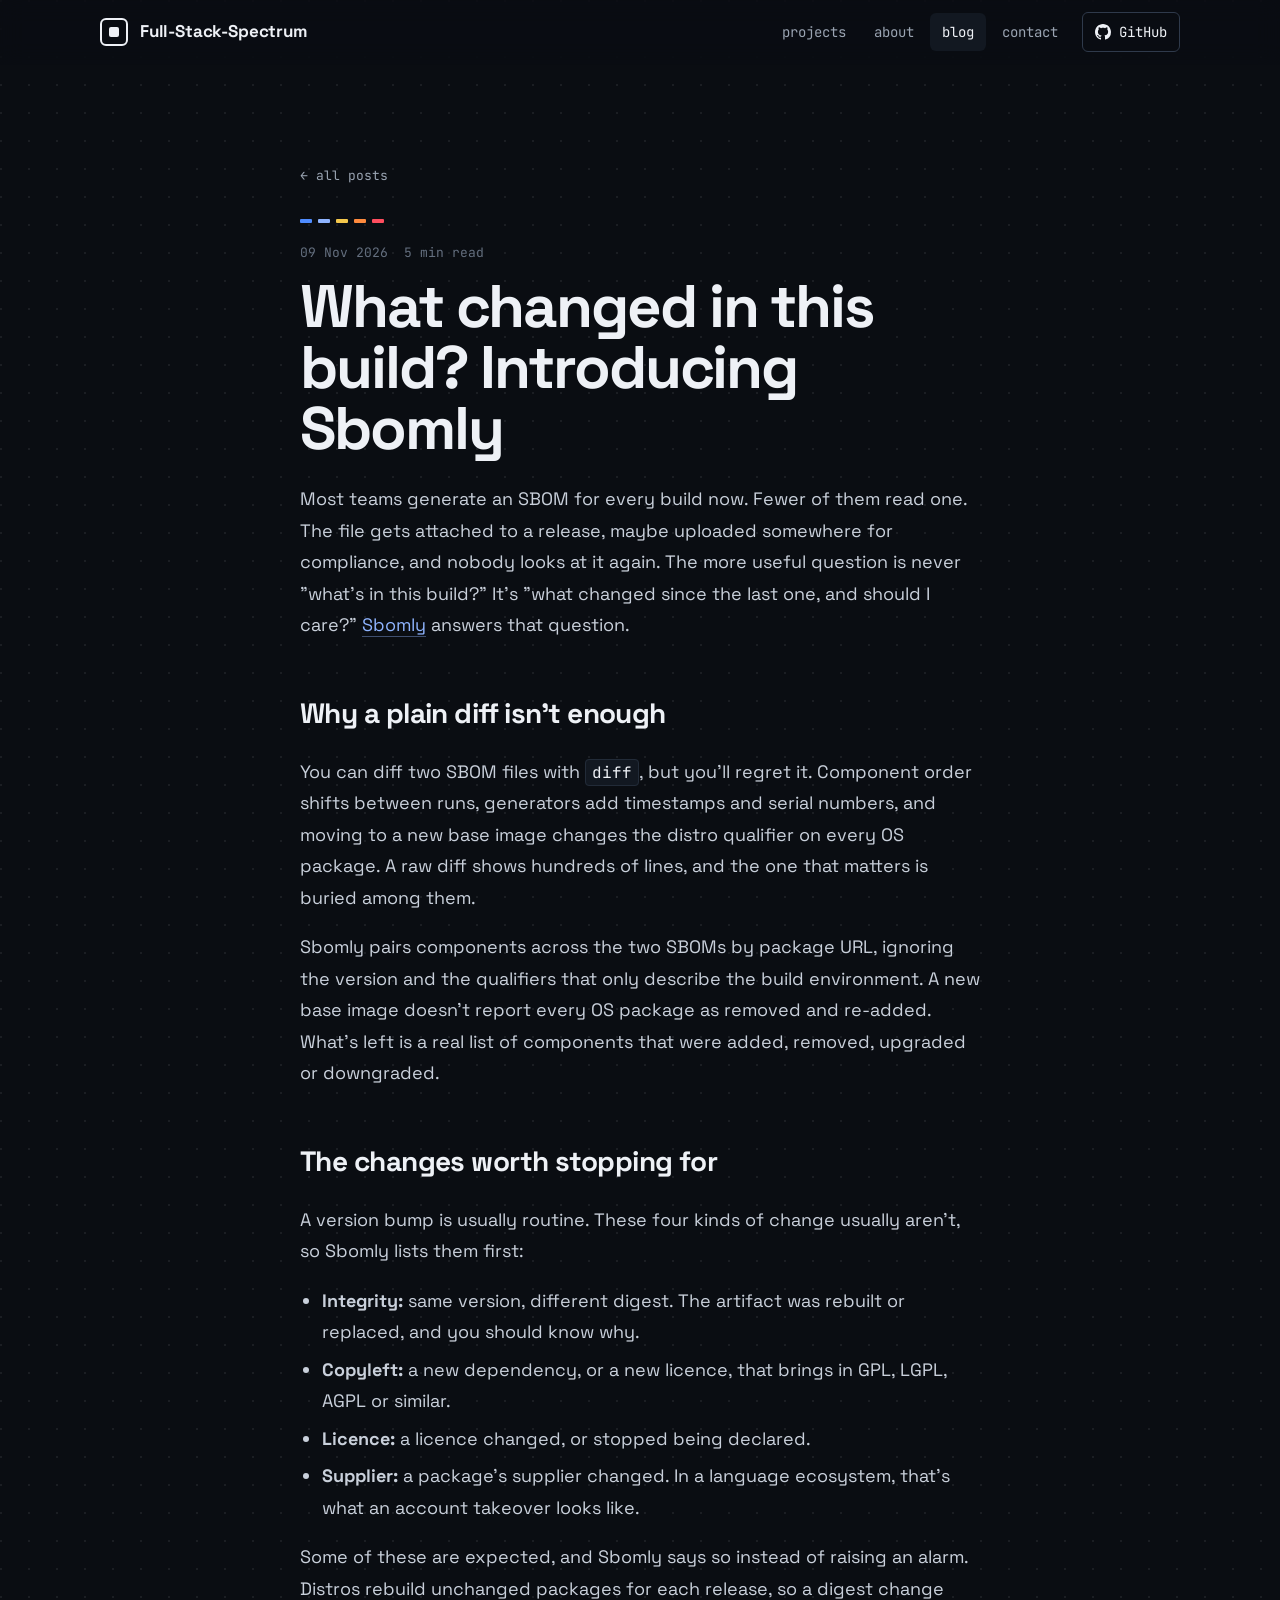
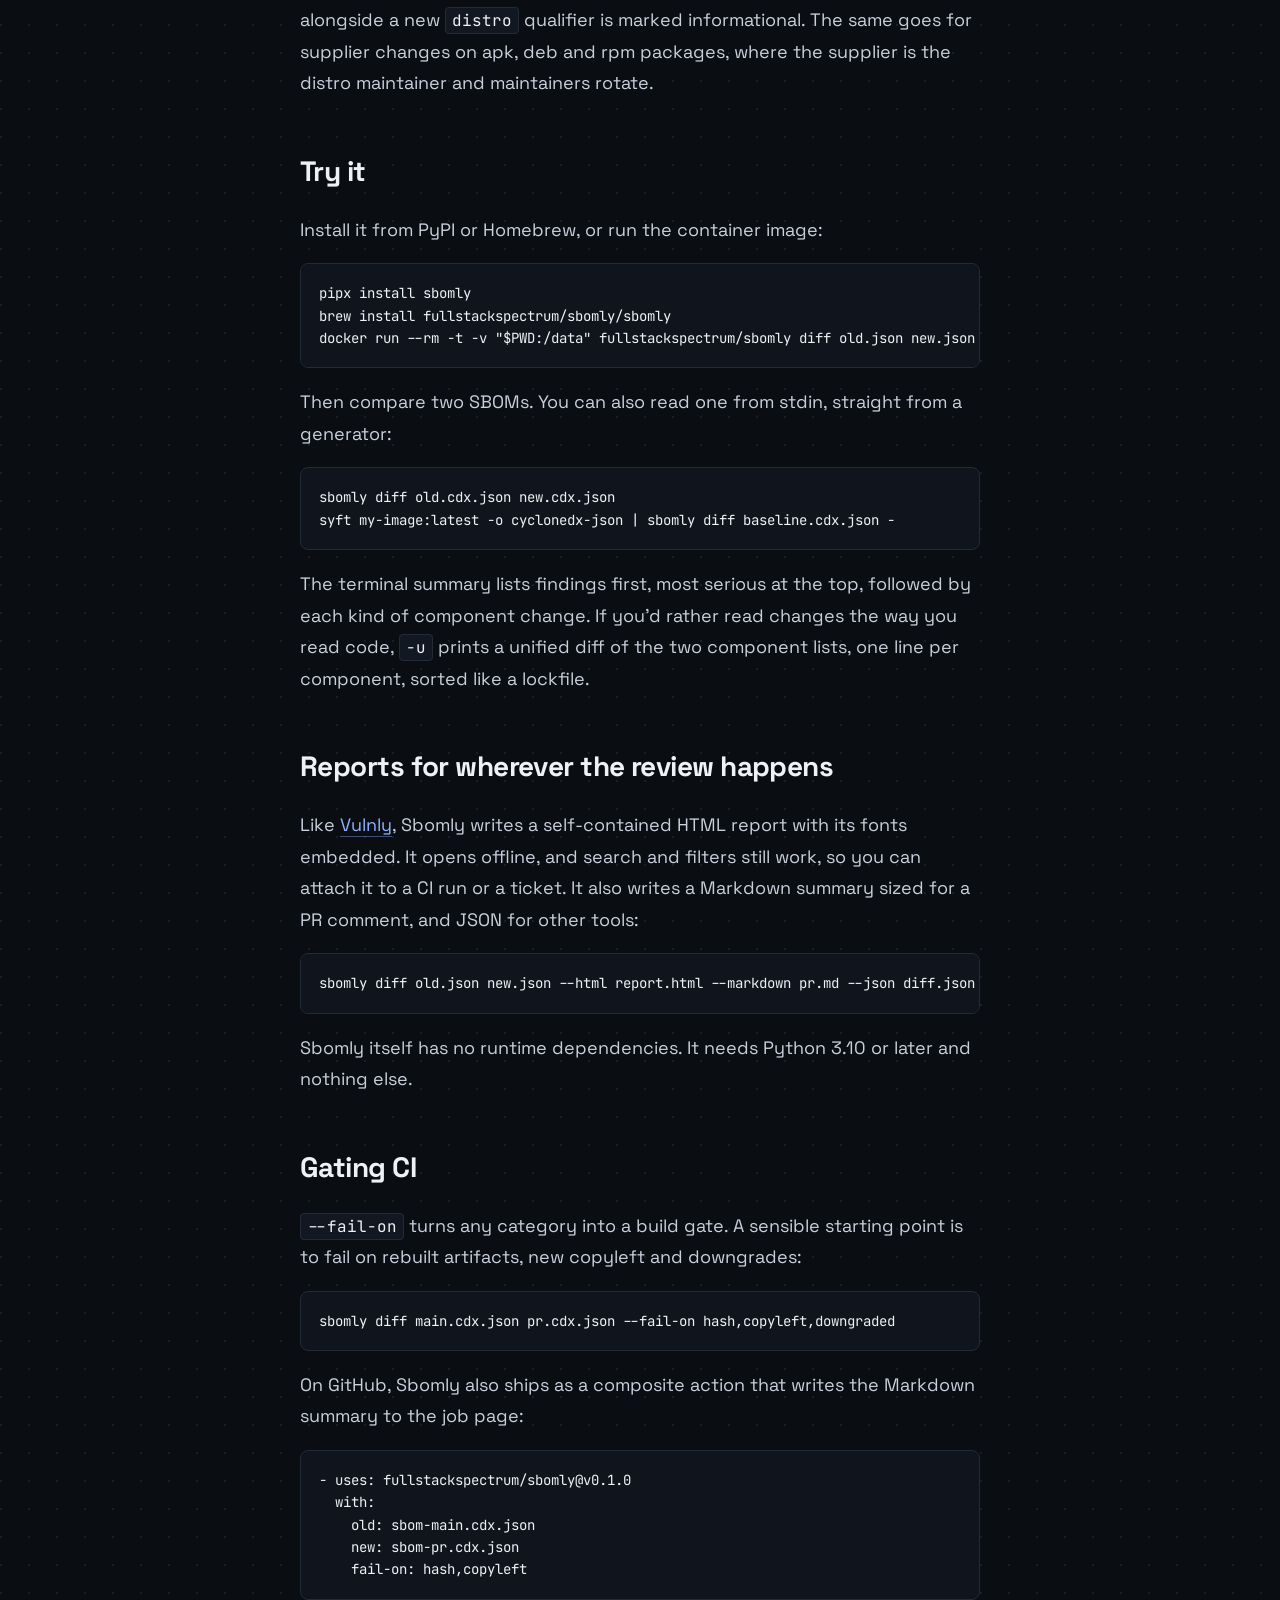
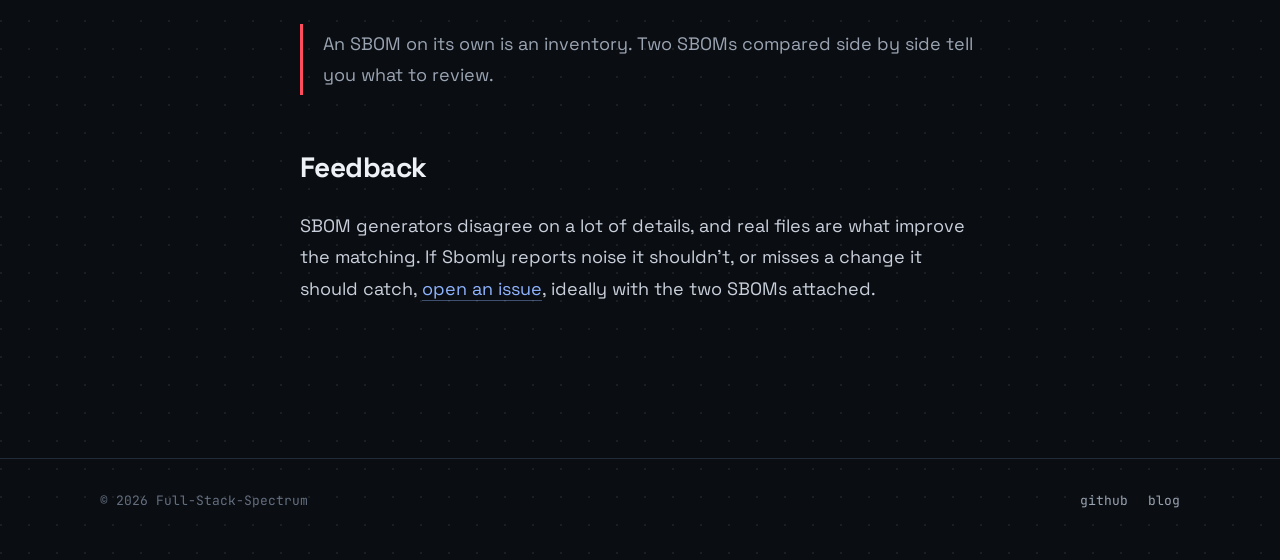
==== blog/sbomly-sbom-diffs.html @ 8c91f03c "Add Sbomly to the site Feature Sbomly as the newest project on the homepage and add a draft launch p" ====
<!doctype html>
<html lang="en">
<head>
  <meta charset="utf-8">
  <meta name="viewport" content="width=device-width, initial-scale=1">
  <title>What changed in this build? Introducing Sbomly — Full-Stack-Spectrum</title>
  <meta name="description" content="Sbomly diffs two SBOMs, CycloneDX or SPDX, and flags the changes worth a reviewer's time: rebuilt artifacts, new copyleft licences and supplier changes.">
  <meta name="robots" content="noindex">
  <meta name="theme-color" content="#0a0d12">
  <link rel="canonical" href="https://fullstackspectrum.com/blog/sbomly-sbom-diffs.html">
  <link rel="icon" href="/assets/img/favicon.svg" type="image/svg+xml">
  <link rel="preconnect" href="https://fonts.googleapis.com">
  <link rel="preconnect" href="https://fonts.gstatic.com" crossorigin>
  <link href="https://fonts.googleapis.com/css2?family=JetBrains+Mono:wght@400;500;600&family=Space+Grotesk:wght@400;500;600;700&display=swap" rel="stylesheet">
  <link rel="stylesheet" href="/assets/css/style.css">
</head>
<body>

<header class="site-header">
  <div class="wrap">
    <a class="brand" href="/" aria-label="Full-Stack-Spectrum home">
      <span class="brand-mark" aria-hidden="true"></span>
      <span>Full-Stack-Spectrum</span>
    </a>
    <button class="nav-toggle" aria-label="Open menu" aria-expanded="false" aria-controls="nav">
      <svg width="18" height="18" viewBox="0 0 18 18" fill="none" stroke="currentColor" stroke-width="2"><path d="M2 5h14M2 13h14"/></svg>
    </button>
    <nav class="nav" id="nav">
      <a href="/#projects">projects</a>
      <a href="/#about">about</a>
      <a href="/blog/" aria-current="page">blog</a>
      <a href="/#contact">contact</a>
      <a class="nav-gh" href="https://github.com/fullstackspectrum" target="_blank" rel="noopener">
        <svg width="16" height="16" viewBox="0 0 16 16" fill="currentColor" aria-hidden="true"><path d="M8 0C3.58 0 0 3.58 0 8c0 3.54 2.29 6.53 5.47 7.59.4.07.55-.17.55-.38 0-.19-.01-.82-.01-1.49-2.01.37-2.53-.49-2.69-.94-.09-.23-.48-.94-.82-1.13-.28-.15-.68-.52-.01-.53.63-.01 1.08.58 1.23.82.72 1.21 1.87.87 2.33.66.07-.52.28-.87.51-1.07-1.78-.2-3.64-.89-3.64-3.95 0-.87.31-1.59.82-2.15-.08-.2-.36-1.02.08-2.12 0 0 .67-.21 2.2.82.64-.18 1.32-.27 2-.27.68 0 1.36.09 2 .27 1.53-1.04 2.2-.82 2.2-.82.44 1.1.16 1.92.08 2.12.51.56.82 1.27.82 2.15 0 3.07-1.87 3.75-3.65 3.95.29.25.54.73.54 1.48 0 1.07-.01 1.93-.01 2.2 0 .21.15.46.55.38A8.013 8.013 0 0016 8c0-4.42-3.58-8-8-8z"/></svg>
        GitHub
      </a>
    </nav>
  </div>
</header>

<main>
  <article class="article">
    <div class="wrap">
      <a class="article-back" href="/blog/">← all posts</a>
      <div class="spectrum spectrum--sm" aria-hidden="true"><span></span><span></span><span></span><span></span><span></span></div>
      <div class="article-meta"><time datetime="2026-11-09">09 Nov 2026</time><span>5 min read</span></div>
      <h1>What changed in this build? Introducing Sbomly</h1>
      <div class="article-body">
        <p>Most teams generate an SBOM for every build now. Fewer of them read one. The file gets attached to a release, maybe uploaded somewhere for compliance, and nobody looks at it again. The more useful question is never "what's in this build?" It's "what changed since the last one, and should I care?" <a href="https://github.com/fullstackspectrum/sbomly">Sbomly</a> answers that question.</p>

        <h2>Why a plain diff isn't enough</h2>
        <p>You can diff two SBOM files with <code>diff</code>, but you'll regret it. Component order shifts between runs, generators add timestamps and serial numbers, and moving to a new base image changes the distro qualifier on every OS package. A raw diff shows hundreds of lines, and the one that matters is buried among them.</p>
        <p>Sbomly pairs components across the two SBOMs by package URL, ignoring the version and the qualifiers that only describe the build environment. A new base image doesn't report every OS package as removed and re-added. What's left is a real list of components that were added, removed, upgraded or downgraded.</p>

        <h2>The changes worth stopping for</h2>
        <p>A version bump is usually routine. These four kinds of change usually aren't, so Sbomly lists them first:</p>
        <ul>
          <li><strong>Integrity:</strong> same version, different digest. The artifact was rebuilt or replaced, and you should know why.</li>
          <li><strong>Copyleft:</strong> a new dependency, or a new licence, that brings in GPL, LGPL, AGPL or similar.</li>
          <li><strong>Licence:</strong> a licence changed, or stopped being declared.</li>
          <li><strong>Supplier:</strong> a package's supplier changed. In a language ecosystem, that's what an account takeover looks like.</li>
        </ul>
        <p>Some of these are expected, and Sbomly says so instead of raising an alarm. Distros rebuild unchanged packages for each release, so a digest change alongside a new <code>distro</code> qualifier is marked informational. The same goes for supplier changes on apk, deb and rpm packages, where the supplier is the distro maintainer and maintainers rotate.</p>

        <h2>Try it</h2>
        <p>Install it from PyPI or Homebrew, or run the container image:</p>
<pre><code>pipx install sbomly
brew install fullstackspectrum/sbomly/sbomly
docker run --rm -t -v "$PWD:/data" fullstackspectrum/sbomly diff old.json new.json</code></pre>
        <p>Then compare two SBOMs. You can also read one from stdin, straight from a generator:</p>
<pre><code>sbomly diff old.cdx.json new.cdx.json
syft my-image:latest -o cyclonedx-json | sbomly diff baseline.cdx.json -</code></pre>
        <p>The terminal summary lists findings first, most serious at the top, followed by each kind of component change. If you'd rather read changes the way you read code, <code>-u</code> prints a unified diff of the two component lists, one line per component, sorted like a lockfile.</p>

        <h2>Reports for wherever the review happens</h2>
        <p>Like <a href="/blog/vulnly-offline-reports.html">Vulnly</a>, Sbomly writes a self-contained HTML report with its fonts embedded. It opens offline, and search and filters still work, so you can attach it to a CI run or a ticket. It also writes a Markdown summary sized for a PR comment, and JSON for other tools:</p>
<pre><code>sbomly diff old.json new.json --html report.html --markdown pr.md --json diff.json</code></pre>
        <p>Sbomly itself has no runtime dependencies. It needs Python 3.10 or later and nothing else.</p>

        <h2>Gating CI</h2>
        <p><code>--fail-on</code> turns any category into a build gate. A sensible starting point is to fail on rebuilt artifacts, new copyleft and downgrades:</p>
<pre><code>sbomly diff main.cdx.json pr.cdx.json --fail-on hash,copyleft,downgraded</code></pre>
        <p>On GitHub, Sbomly also ships as a composite action that writes the Markdown summary to the job page:</p>
<pre><code>- uses: fullstackspectrum/sbomly@v0.1.0
  with:
    old: sbom-main.cdx.json
    new: sbom-pr.cdx.json
    fail-on: hash,copyleft</code></pre>
        <blockquote>An SBOM on its own is an inventory. Two SBOMs compared side by side tell you what to review.</blockquote>

        <h2>Feedback</h2>
        <p>SBOM generators disagree on a lot of details, and real files are what improve the matching. If Sbomly reports noise it shouldn't, or misses a change it should catch, <a href="https://github.com/fullstackspectrum/sbomly/issues">open an issue</a>, ideally with the two SBOMs attached.</p>
      </div>
    </div>
  </article>
</main>

<footer class="site-footer">
  <div class="wrap">
    <p>© <span data-year></span> Full-Stack-Spectrum</p>
    <div class="footer-links">
      <a href="https://github.com/fullstackspectrum" target="_blank" rel="noopener">github</a>
      <a href="/blog/">blog</a>
    </div>
  </div>
</footer>

<script src="/assets/js/posts.js"></script>
<script src="/assets/js/main.js"></script>
</body>
</html>
---- assets/css/style.css ----
/* ==========================================================================
   Full-Stack-Spectrum — site styles
   Palette pulled from the LinkedIn banner.
   ========================================================================== */

:root {
  --bg: #0a0d12;
  --bg-elev: #10151d;
  --bg-card: #121821;
  --line: #222b38;
  --line-strong: #2f3a4b;
  --text: #eef1f6;
  --text-dim: #9aa4b2;
  --text-faint: #646f7f;

  --blue: #4f8cff;
  --blue-soft: #8fb4ff;
  --yellow: #f5c84c;
  --orange: #ff8a3d;
  --red: #ff4d5e;

  --font-display: "Space Grotesk", system-ui, sans-serif;
  --font-mono: "JetBrains Mono", ui-monospace, SFMono-Regular, Menlo, monospace;

  --radius: 10px;
  --max: 1160px;
  --gutter: clamp(16px, 4vw, 40px);
}

*, *::before, *::after { box-sizing: border-box; }

html { scroll-behavior: smooth; -webkit-text-size-adjust: 100%; }

body {
  margin: 0;
  background-color: var(--bg);
  background-image: radial-gradient(circle at 1px 1px, rgba(255,255,255,0.07) 1px, transparent 0);
  background-size: 28px 28px;
  color: var(--text);
  font-family: var(--font-display);
  font-size: 17px;
  line-height: 1.6;
  -webkit-font-smoothing: antialiased;
  overflow-x: hidden;
}

a { color: var(--blue-soft); text-decoration: none; }
a:hover { color: var(--text); }
img, svg { display: block; max-width: 100%; }
code, pre, kbd { font-family: var(--font-mono); }

::selection { background: var(--red); color: #fff; }

:focus-visible { outline: 2px solid var(--blue); outline-offset: 3px; border-radius: 4px; }

.wrap { width: 100%; max-width: var(--max); margin: 0 auto; padding: 0 var(--gutter); }

.mono { font-family: var(--font-mono); }

/* Spectrum bar ---------------------------------------------------------- */
.spectrum { display: flex; gap: 6px; }
.spectrum span { width: 28px; height: 8px; border-radius: 1px; }
.spectrum span:nth-child(1) { background: var(--blue); }
.spectrum span:nth-child(2) { background: var(--blue-soft); }
.spectrum span:nth-child(3) { background: var(--yellow); }
.spectrum span:nth-child(4) { background: var(--orange); }
.spectrum span:nth-child(5) { background: var(--red); }
.spectrum--sm span { width: 12px; height: 4px; }

/* Header ---------------------------------------------------------------- */
.site-header {
  position: sticky; top: 0; z-index: 50;
  background: rgba(10, 13, 18, 0.72);
  backdrop-filter: blur(12px);
  -webkit-backdrop-filter: blur(12px);
  border-bottom: 1px solid transparent;
  transition: border-color .2s;
}
.site-header.scrolled { border-bottom-color: var(--line); }
.site-header .wrap { display: flex; align-items: center; justify-content: space-between; height: 64px; }

.brand { display: flex; align-items: center; gap: 12px; color: var(--text); font-weight: 700; letter-spacing: -0.01em; }
.brand:hover { color: var(--text); }
.brand-mark {
  width: 28px; height: 28px; border: 2px solid var(--text); border-radius: 6px;
  display: grid; place-items: center;
}
.brand-mark::after { content: ""; width: 10px; height: 10px; background: var(--text); border-radius: 2px; transition: background .2s; }
.brand:hover .brand-mark::after { background: var(--red); }

.nav { display: flex; align-items: center; gap: 4px; }
.nav a {
  font-family: var(--font-mono); font-size: 14px; color: var(--text-dim);
  padding: 8px 12px; border-radius: 6px;
}
.nav a:hover, .nav a[aria-current="page"] { color: var(--text); background: var(--bg-card); }
.nav .nav-gh {
  margin-left: 8px; border: 1px solid var(--line-strong); color: var(--text);
  display: inline-flex; align-items: center; gap: 8px;
}
.nav .nav-gh:hover { border-color: var(--text-dim); }
.nav-toggle { display: none; }

@media (max-width: 720px) {
  .nav-toggle {
    display: grid; place-items: center; width: 40px; height: 40px;
    background: none; border: 1px solid var(--line-strong); border-radius: 8px; color: var(--text); cursor: pointer;
  }
  .nav {
    position: absolute; top: 64px; left: 0; right: 0;
    flex-direction: column; align-items: stretch; gap: 0;
    background: var(--bg); border-bottom: 1px solid var(--line);
    padding: 8px var(--gutter) 16px;
    display: none;
  }
  .nav.open { display: flex; }
  .nav a { padding: 12px; }
  .nav .nav-gh { margin: 8px 0 0; justify-content: center; }
}

/* Hero ------------------------------------------------------------------ */
.hero { padding: clamp(56px, 10vw, 120px) 0 clamp(48px, 8vw, 96px); position: relative; }
.hero .wrap { display: grid; grid-template-columns: 1.15fr 0.85fr; gap: 40px; align-items: center; }

.hero h1 {
  font-size: clamp(48px, 9vw, 112px);
  line-height: 0.95; letter-spacing: -0.04em; font-weight: 700;
  margin: 28px 0 24px;
}
.hero h1 .glitch { position: relative; display: inline-block; }

.hero-lede {
  font-family: var(--font-mono); font-size: clamp(14px, 1.6vw, 16px);
  color: var(--text-dim); max-width: 52ch; margin: 0 0 32px;
}
.hero-lede .cursor {
  display: inline-block; width: 9px; height: 1.1em; background: var(--red);
  vertical-align: text-bottom; margin-left: 2px; animation: blink 1.1s steps(1) infinite;
}
@keyframes blink { 50% { opacity: 0; } }

.hero-ctas { display: flex; flex-wrap: wrap; gap: 12px; }

.btn {
  display: inline-flex; align-items: center; gap: 10px;
  font-family: var(--font-mono); font-size: 14px; font-weight: 500;
  padding: 12px 18px; border-radius: 8px; border: 1px solid var(--line-strong);
  color: var(--text); background: var(--bg-card);
  transition: transform .15s, border-color .15s, background .15s;
}
.btn:hover { color: var(--text); border-color: var(--text-dim); transform: translateY(-1px); }
.btn--primary { background: var(--red); border-color: var(--red); color: #fff; }
.btn--primary:hover { background: #ff6371; border-color: #ff6371; color: #fff; }
.btn .arrow { transition: transform .15s; }
.btn:hover .arrow { transform: translateX(3px); }

.hero-graph { width: 100%; max-width: 480px; justify-self: end; }
.hero-graph .edge { stroke: #2c3646; stroke-width: 2; }
.hero-graph .edge--hot { stroke: var(--red); stroke-width: 2.5; }
.hero-graph .pulse {
  stroke-dasharray: 6 200; stroke-dashoffset: 0; stroke-width: 3; stroke-linecap: round;
  animation: travel 3.2s linear infinite;
}
@keyframes travel { to { stroke-dashoffset: -206; } }
.hero-graph .ring { fill: none; stroke: var(--red); opacity: .55; }
.hero-graph .ring--dash { stroke-dasharray: 4 6; opacity: .3; animation: spin 40s linear infinite; transform-origin: 380px 200px; }
@keyframes spin { to { transform: rotate(360deg); } }
.hero-graph .node { transition: transform .3s; transform-box: fill-box; transform-origin: center; }
.hero-graph .node:hover { transform: scale(1.3); }
.hero-graph .core { animation: corePulse 2.4s ease-in-out infinite; transform-box: fill-box; transform-origin: center; }
@keyframes corePulse { 50% { transform: scale(1.08); } }

@media (max-width: 900px) {
  .hero .wrap { grid-template-columns: 1fr; }
  .hero-graph { justify-self: start; max-width: 420px; order: -1; margin-bottom: -8px; }
}

/* Ticker ---------------------------------------------------------------- */
.ticker {
  border-top: 1px solid var(--line); border-bottom: 1px solid var(--line);
  background: var(--bg-elev); overflow: hidden; white-space: nowrap;
  font-family: var(--font-mono); font-size: 13px; color: var(--text-faint);
}
.ticker-track { display: inline-flex; gap: 48px; padding: 14px 0; animation: marquee 40s linear infinite; }
.ticker-track span::before { content: "▪"; color: var(--red); margin-right: 12px; }
@keyframes marquee { to { transform: translateX(-50%); } }

/* Sections -------------------------------------------------------------- */
.section { padding: clamp(64px, 10vw, 112px) 0; }
.section-head { display: flex; align-items: end; justify-content: space-between; gap: 24px; flex-wrap: wrap; margin-bottom: 40px; }
.eyebrow { font-family: var(--font-mono); font-size: 13px; color: var(--red); letter-spacing: .04em; margin: 0 0 12px; }
.eyebrow::before { content: "// "; color: var(--text-faint); }
.section h2 { font-size: clamp(32px, 5vw, 52px); line-height: 1.05; letter-spacing: -0.03em; margin: 0; }
.section-sub { color: var(--text-dim); max-width: 48ch; margin: 12px 0 0; }

/* Project filter -------------------------------------------------------- */
.filters { display: flex; flex-wrap: wrap; gap: 8px; }
.filter {
  font-family: var(--font-mono); font-size: 13px; cursor: pointer;
  padding: 7px 12px; border-radius: 999px;
  background: transparent; border: 1px solid var(--line-strong); color: var(--text-dim);
}
.filter:hover { color: var(--text); }
.filter[aria-pressed="true"] { background: var(--text); border-color: var(--text); color: var(--bg); }

/* Project cards --------------------------------------------------------- */
.projects { display: grid; grid-template-columns: repeat(auto-fill, minmax(min(100%, 340px), 1fr)); gap: 16px; }

.card {
  --accent: var(--blue);
  position: relative; display: flex; flex-direction: column;
  background: var(--bg-card); border: 1px solid var(--line); border-radius: var(--radius);
  padding: 24px; overflow: hidden;
  transition: border-color .2s, transform .2s;
}
.card::before {
  content: ""; position: absolute; inset: 0 0 auto 0; height: 3px; background: var(--accent);
  transform: scaleX(0); transform-origin: left; transition: transform .35s ease;
}
.card::after {
  content: ""; position: absolute; inset: 0; pointer-events: none; opacity: 0; transition: opacity .3s;
  background: radial-gradient(400px circle at var(--mx, 50%) var(--my, 0%), color-mix(in srgb, var(--accent) 12%, transparent), transparent 60%);
}
.card:hover { border-color: var(--line-strong); transform: translateY(-3px); }
.card:hover::before { transform: scaleX(1); }
.card:hover::after { opacity: 1; }
.card[hidden] { display: none; }

.card--featured { border-color: color-mix(in srgb, var(--red) 55%, var(--line)); }
.card--featured::before { transform: scaleX(1); }

.card-top { display: flex; align-items: center; justify-content: space-between; gap: 12px; margin-bottom: 14px; }
.card-tags { display: flex; gap: 6px; flex-wrap: wrap; }
.tag {
  font-family: var(--font-mono); font-size: 11px; font-weight: 600; letter-spacing: .04em;
  padding: 3px 8px; border-radius: 4px; background: var(--bg-elev); color: var(--text-dim); border: 1px solid var(--line);
}
.tag--new { background: var(--red); color: #fff; border-color: var(--red); }
.stars { font-family: var(--font-mono); font-size: 12px; color: var(--text-faint); display: inline-flex; align-items: center; gap: 5px; }

.card h3 { font-size: 26px; letter-spacing: -0.02em; margin: 0 0 4px; line-height: 1.1; }
.card h3 a { color: var(--text); }
.card h3 a::after { content: ""; position: absolute; inset: 0; z-index: 1; }
.card-kicker { font-family: var(--font-mono); font-size: 13px; color: var(--accent); margin: 0 0 12px; }
.card-desc { color: var(--text-dim); font-size: 15px; margin: 0 0 20px; flex: 1; }

.install {
  position: relative; z-index: 2;
  display: flex; align-items: center; gap: 10px;
  background: var(--bg); border: 1px solid var(--line); border-radius: 6px;
  padding: 10px 10px 10px 12px; font-family: var(--font-mono); font-size: 13px;
}
.install code { flex: 1; min-width: 0; overflow-x: auto; white-space: nowrap; color: var(--text); scrollbar-width: none; }
.install code::-webkit-scrollbar { display: none; }
.install .prompt { color: var(--accent); user-select: none; }
.copy {
  flex: none; cursor: pointer; font-family: var(--font-mono); font-size: 11px;
  background: var(--bg-card); color: var(--text-dim); border: 1px solid var(--line-strong);
  border-radius: 4px; padding: 4px 8px;
}
.copy:hover { color: var(--text); }
.copy.done { color: var(--bg); background: var(--yellow); border-color: var(--yellow); }

.card-links { position: relative; z-index: 2; display: flex; gap: 16px; margin-top: 16px; font-family: var(--font-mono); font-size: 13px; }
.card-links a { color: var(--text-dim); }
.card-links a:hover { color: var(--text); }

/* About / stack --------------------------------------------------------- */
.about-grid { display: grid; grid-template-columns: 1fr 1fr; gap: 48px; align-items: start; }
.about-copy p { color: var(--text-dim); margin: 0 0 16px; }
.about-copy strong { color: var(--text); font-weight: 600; }

.terminal {
  background: var(--bg-elev); border: 1px solid var(--line); border-radius: var(--radius); overflow: hidden;
  font-family: var(--font-mono); font-size: 13.5px;
}
.terminal-bar { display: flex; align-items: center; gap: 8px; padding: 12px 14px; border-bottom: 1px solid var(--line); }
.terminal-bar i { width: 11px; height: 11px; border-radius: 50%; background: var(--line-strong); }
.terminal-bar i:nth-child(1) { background: var(--red); }
.terminal-bar i:nth-child(2) { background: var(--yellow); }
.terminal-bar i:nth-child(3) { background: var(--blue); }
.terminal-bar span { margin-left: auto; color: var(--text-faint); font-size: 12px; }
.terminal pre { margin: 0; padding: 18px; white-space: pre-wrap; color: var(--text-dim); line-height: 1.75; }
.terminal .c-p { color: var(--red); }
.terminal .c-k { color: var(--blue-soft); }
.terminal .c-v { color: var(--text); }
.terminal .c-y { color: var(--yellow); }
.terminal .c-o { color: var(--orange); }

@media (max-width: 860px) { .about-grid { grid-template-columns: 1fr; gap: 32px; } }

/* Blog list ------------------------------------------------------------- */
.posts { display: grid; border-top: 1px solid var(--line); }
.post-row {
  display: grid; grid-template-columns: 140px 1fr auto; gap: 24px; align-items: baseline;
  padding: 22px 0; border-bottom: 1px solid var(--line); color: var(--text);
  transition: padding .2s, background .2s;
}
.post-row:hover { color: var(--text); padding-left: 12px; padding-right: 12px; background: var(--bg-card); }
.post-date { font-family: var(--font-mono); font-size: 13px; color: var(--text-faint); }
.post-title { font-size: 21px; font-weight: 600; letter-spacing: -0.01em; }
.post-excerpt { display: block; font-size: 15px; color: var(--text-dim); font-weight: 400; margin-top: 4px; }
.post-arrow { font-family: var(--font-mono); color: var(--text-faint); transition: color .2s, transform .2s; }
.post-row:hover .post-arrow { color: var(--red); transform: translateX(4px); }

@media (max-width: 640px) {
  .post-row { grid-template-columns: 1fr; gap: 4px; }
  .post-arrow { display: none; }
}

/* CTA / contact --------------------------------------------------------- */
.cta {
  border: 1px solid var(--line); border-radius: 16px; background: var(--bg-elev);
  padding: clamp(32px, 6vw, 64px); position: relative; overflow: hidden;
}
.cta::before {
  content: ""; position: absolute; right: -120px; top: -120px; width: 360px; height: 360px; border-radius: 50%;
  border: 1px dashed color-mix(in srgb, var(--red) 40%, transparent);
}
.cta h2 { font-size: clamp(30px, 5vw, 48px); letter-spacing: -0.03em; line-height: 1.05; margin: 0 0 16px; max-width: 18ch; }
.cta p { color: var(--text-dim); margin: 0 0 28px; max-width: 50ch; }

/* Footer ---------------------------------------------------------------- */
.site-footer { border-top: 1px solid var(--line); padding: 32px 0 48px; margin-top: 40px; }
.site-footer .wrap { display: flex; justify-content: space-between; align-items: center; gap: 16px; flex-wrap: wrap; }
.site-footer p { margin: 0; font-family: var(--font-mono); font-size: 13px; color: var(--text-faint); }
.footer-links { display: flex; gap: 20px; font-family: var(--font-mono); font-size: 13px; }
.footer-links a { color: var(--text-dim); }

/* Article (blog post) --------------------------------------------------- */
.article { padding: clamp(48px, 8vw, 96px) 0; }
.article .wrap { max-width: 760px; }
.article-back { font-family: var(--font-mono); font-size: 13px; color: var(--text-dim); display: inline-block; margin-bottom: 32px; }
.article-meta { font-family: var(--font-mono); font-size: 13px; color: var(--text-faint); margin: 20px 0 12px; display: flex; gap: 16px; flex-wrap: wrap; }
.article h1 { font-size: clamp(36px, 6vw, 60px); line-height: 1.02; letter-spacing: -0.035em; margin: 0 0 24px; }
.article-body { font-size: 18px; line-height: 1.75; color: #c9d0db; }
.article-body h2 { color: var(--text); font-size: 28px; letter-spacing: -0.02em; margin: 48px 0 12px; }
.article-body h3 { color: var(--text); font-size: 21px; margin: 36px 0 8px; }
.article-body a { color: var(--blue-soft); border-bottom: 1px solid color-mix(in srgb, var(--blue-soft) 40%, transparent); }
.article-body a:hover { border-bottom-color: var(--blue-soft); }
.article-body :not(pre) > code { font-size: .88em; background: var(--bg-card); border: 1px solid var(--line); padding: 2px 6px; border-radius: 4px; color: var(--text); }
.article-body pre {
  background: var(--bg-elev); border: 1px solid var(--line); border-radius: 8px;
  padding: 18px; overflow-x: auto; font-size: 14px; line-height: 1.6; color: var(--text);
}
.article-body blockquote { margin: 24px 0; padding: 4px 0 4px 20px; border-left: 3px solid var(--red); color: var(--text-dim); }
.article-body ul, .article-body ol { padding-left: 22px; }
.article-body li { margin: 6px 0; }
.article-body hr { border: 0; height: 1px; background: var(--line); margin: 48px 0; }

/* Reveal on scroll ------------------------------------------------------ */
.reveal { opacity: 0; transform: translateY(16px); transition: opacity .6s ease, transform .6s ease; }
.reveal.in { opacity: 1; transform: none; }

@media (prefers-reduced-motion: reduce) {
  *, *::before, *::after { animation: none !important; transition: none !important; }
  .reveal { opacity: 1; transform: none; }
  html { scroll-behavior: auto; }
}
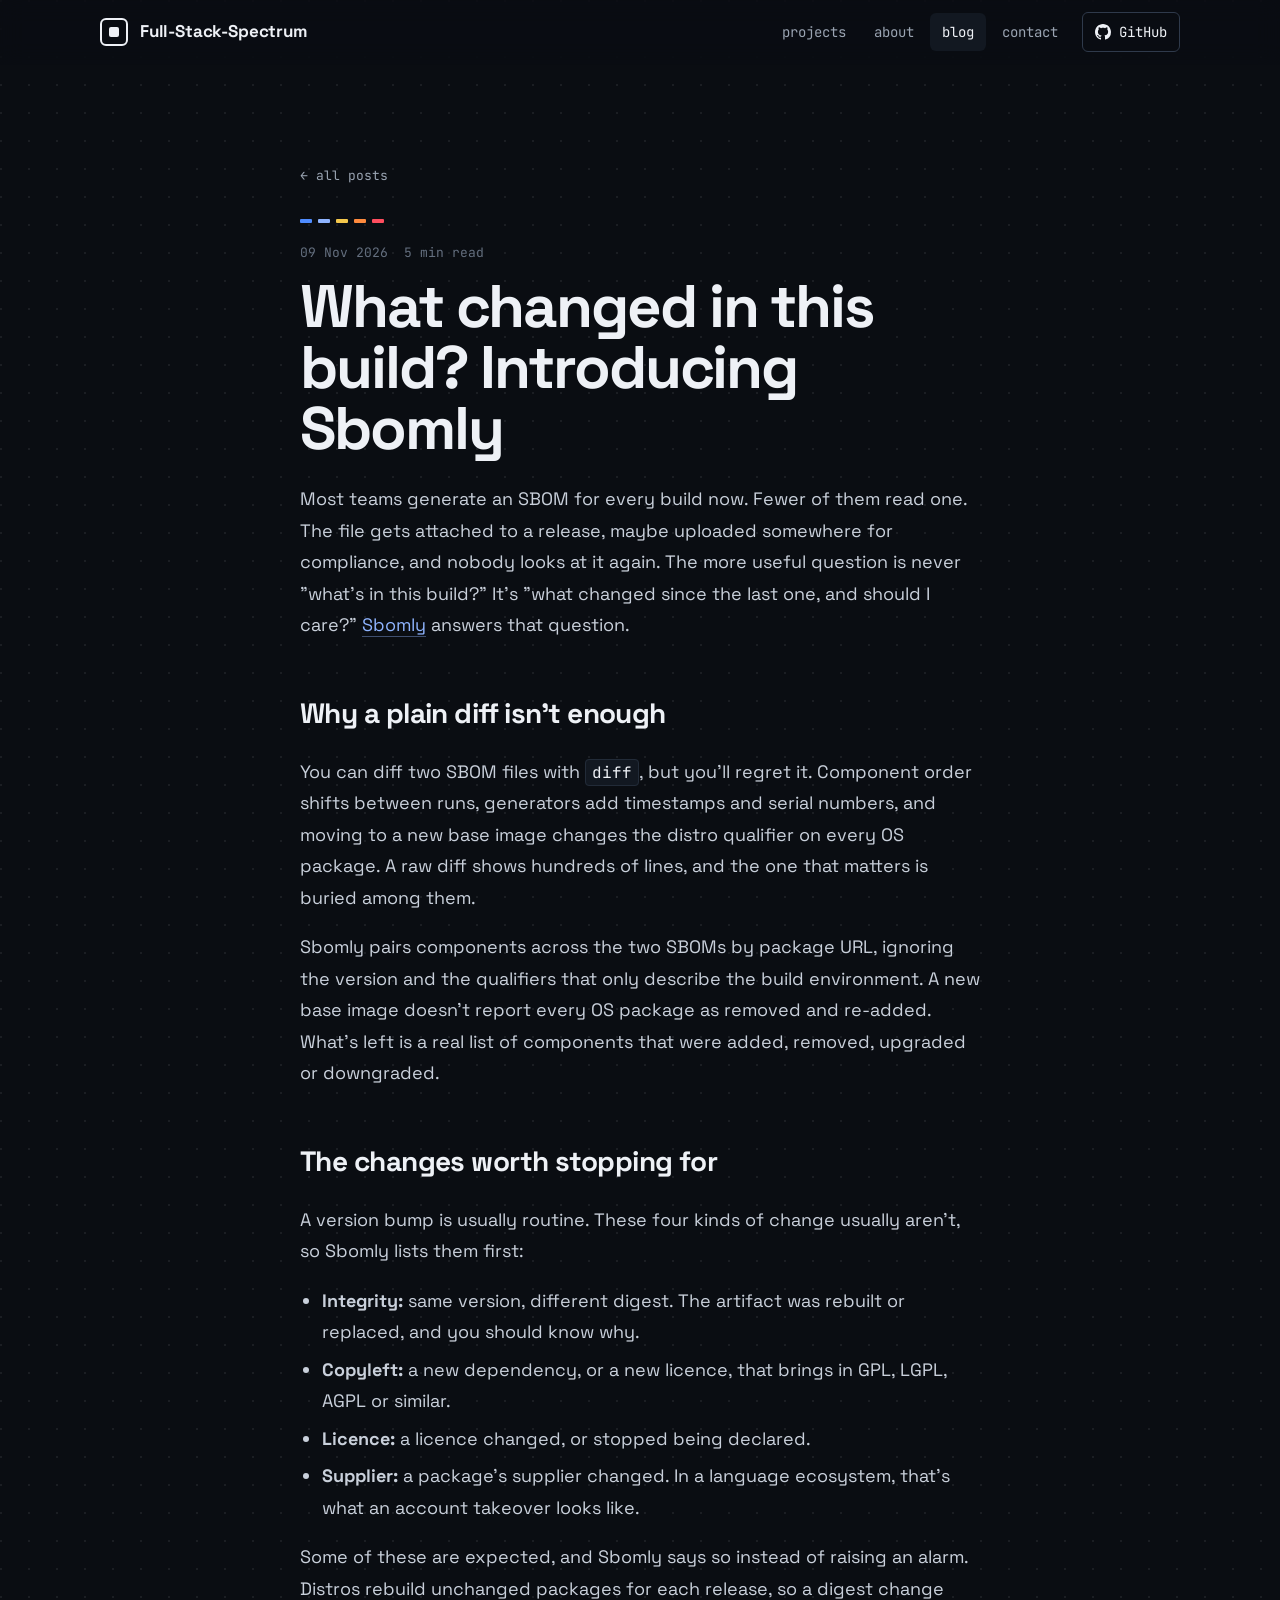
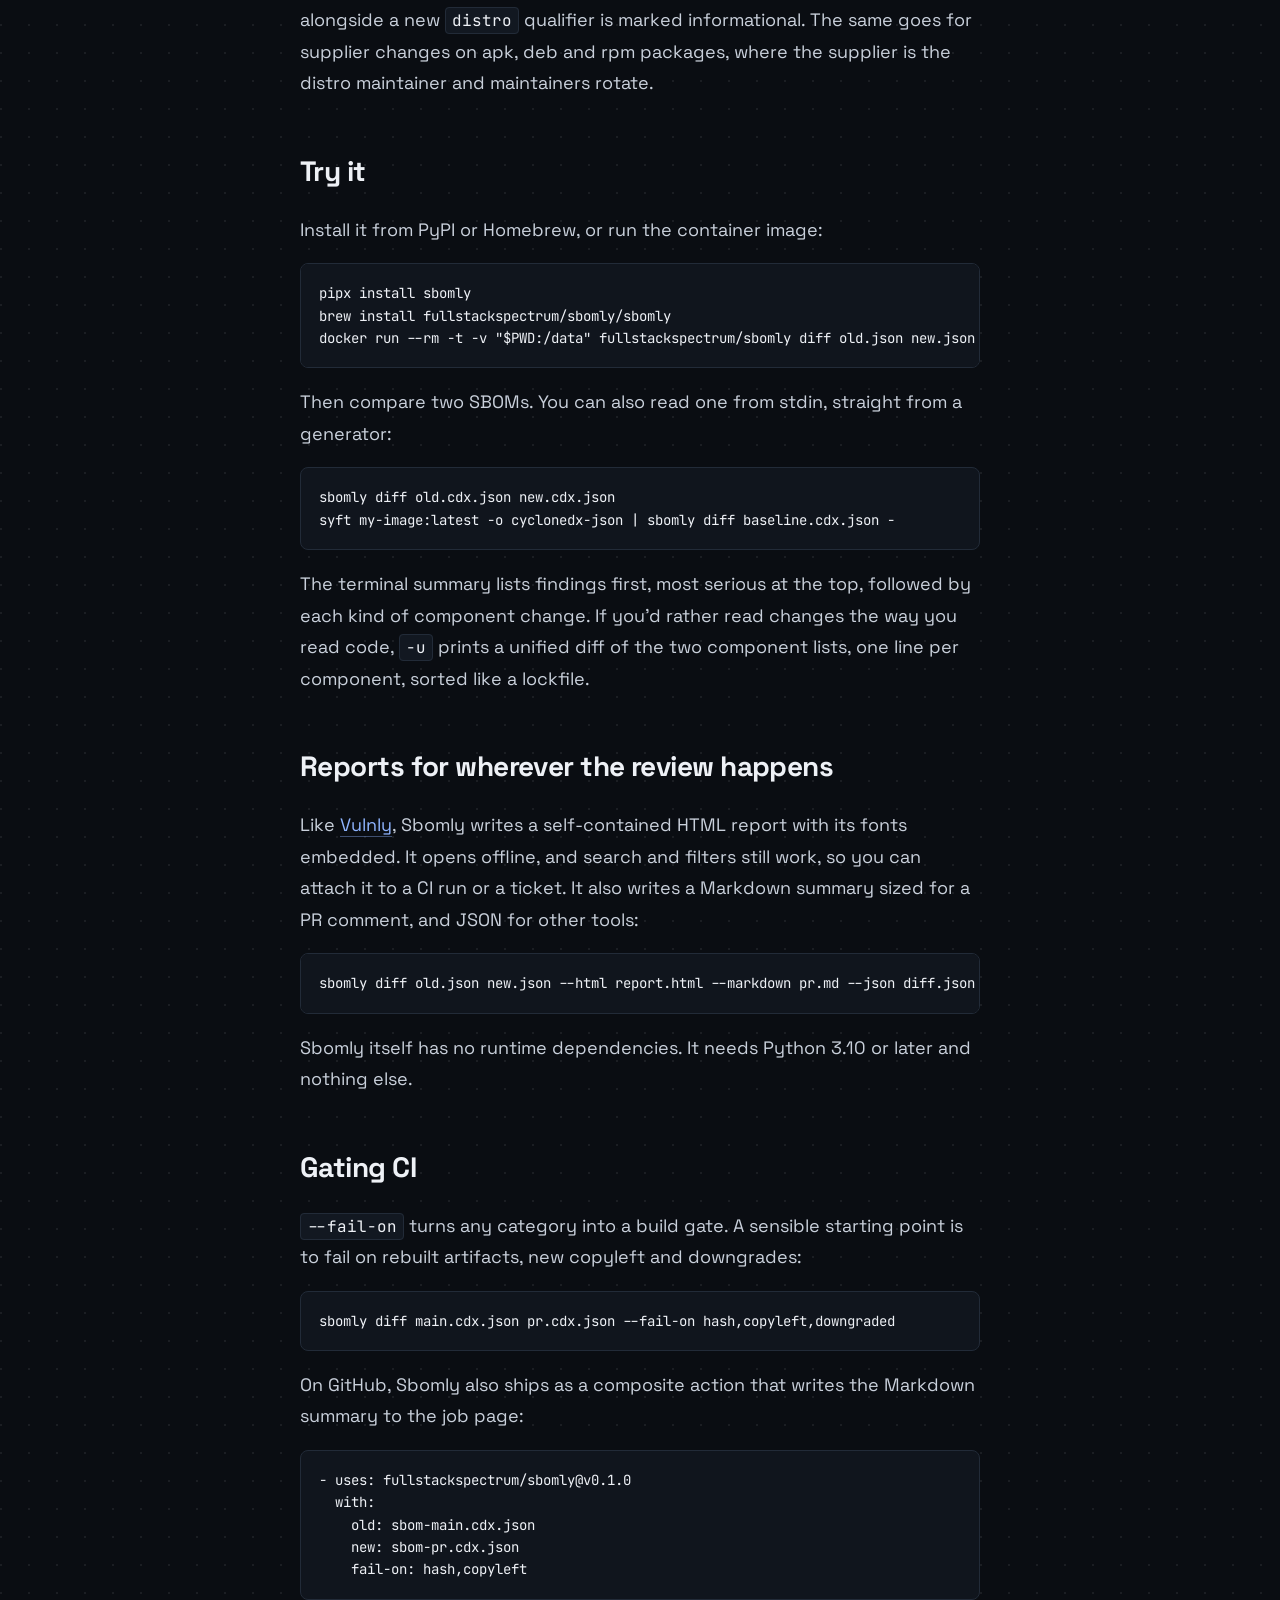
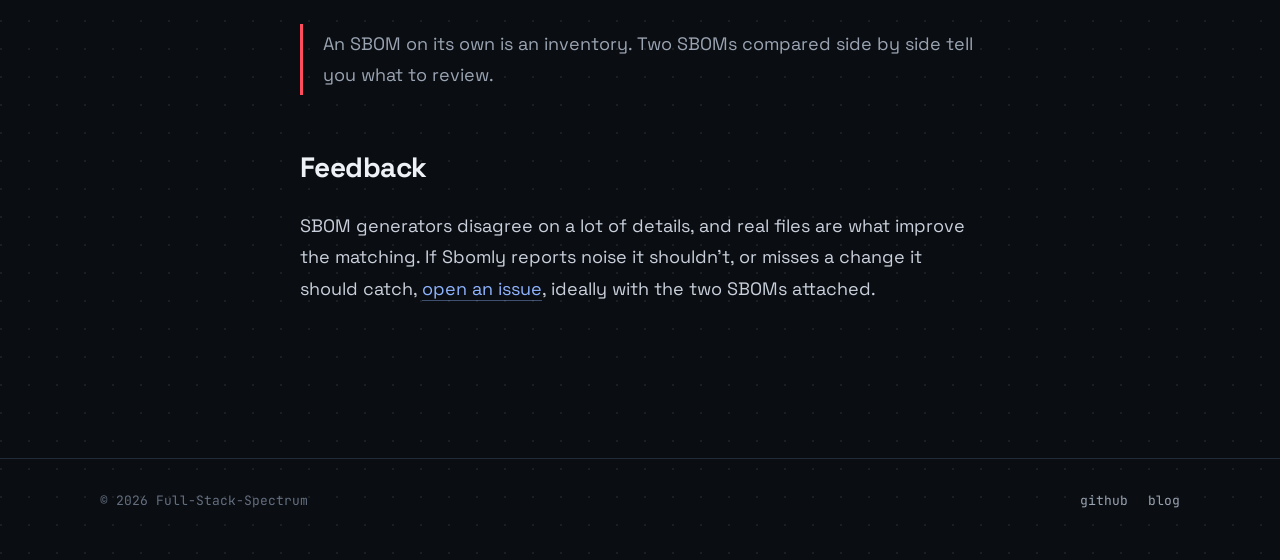
==== commit 9229487f: "Publish the Sbomly launch post Co-Authored-By: Claude Opus 5.5 <noreply@anthropic.com>" ====
--- a/blog/sbomly-sbom-diffs.html
+++ b/blog/sbomly-sbom-diffs.html
@@ -5,7 +5,6 @@
   <meta name="viewport" content="width=device-width, initial-scale=1">
   <title>What changed in this build? Introducing Sbomly — Full-Stack-Spectrum</title>
   <meta name="description" content="Sbomly diffs two SBOMs, CycloneDX or SPDX, and flags the changes worth a reviewer's time: rebuilt artifacts, new copyleft licences and supplier changes.">
-  <meta name="robots" content="noindex">
   <meta name="theme-color" content="#0a0d12">
   <link rel="canonical" href="https://fullstackspectrum.com/blog/sbomly-sbom-diffs.html">
   <link rel="icon" href="/assets/img/favicon.svg" type="image/svg+xml">
